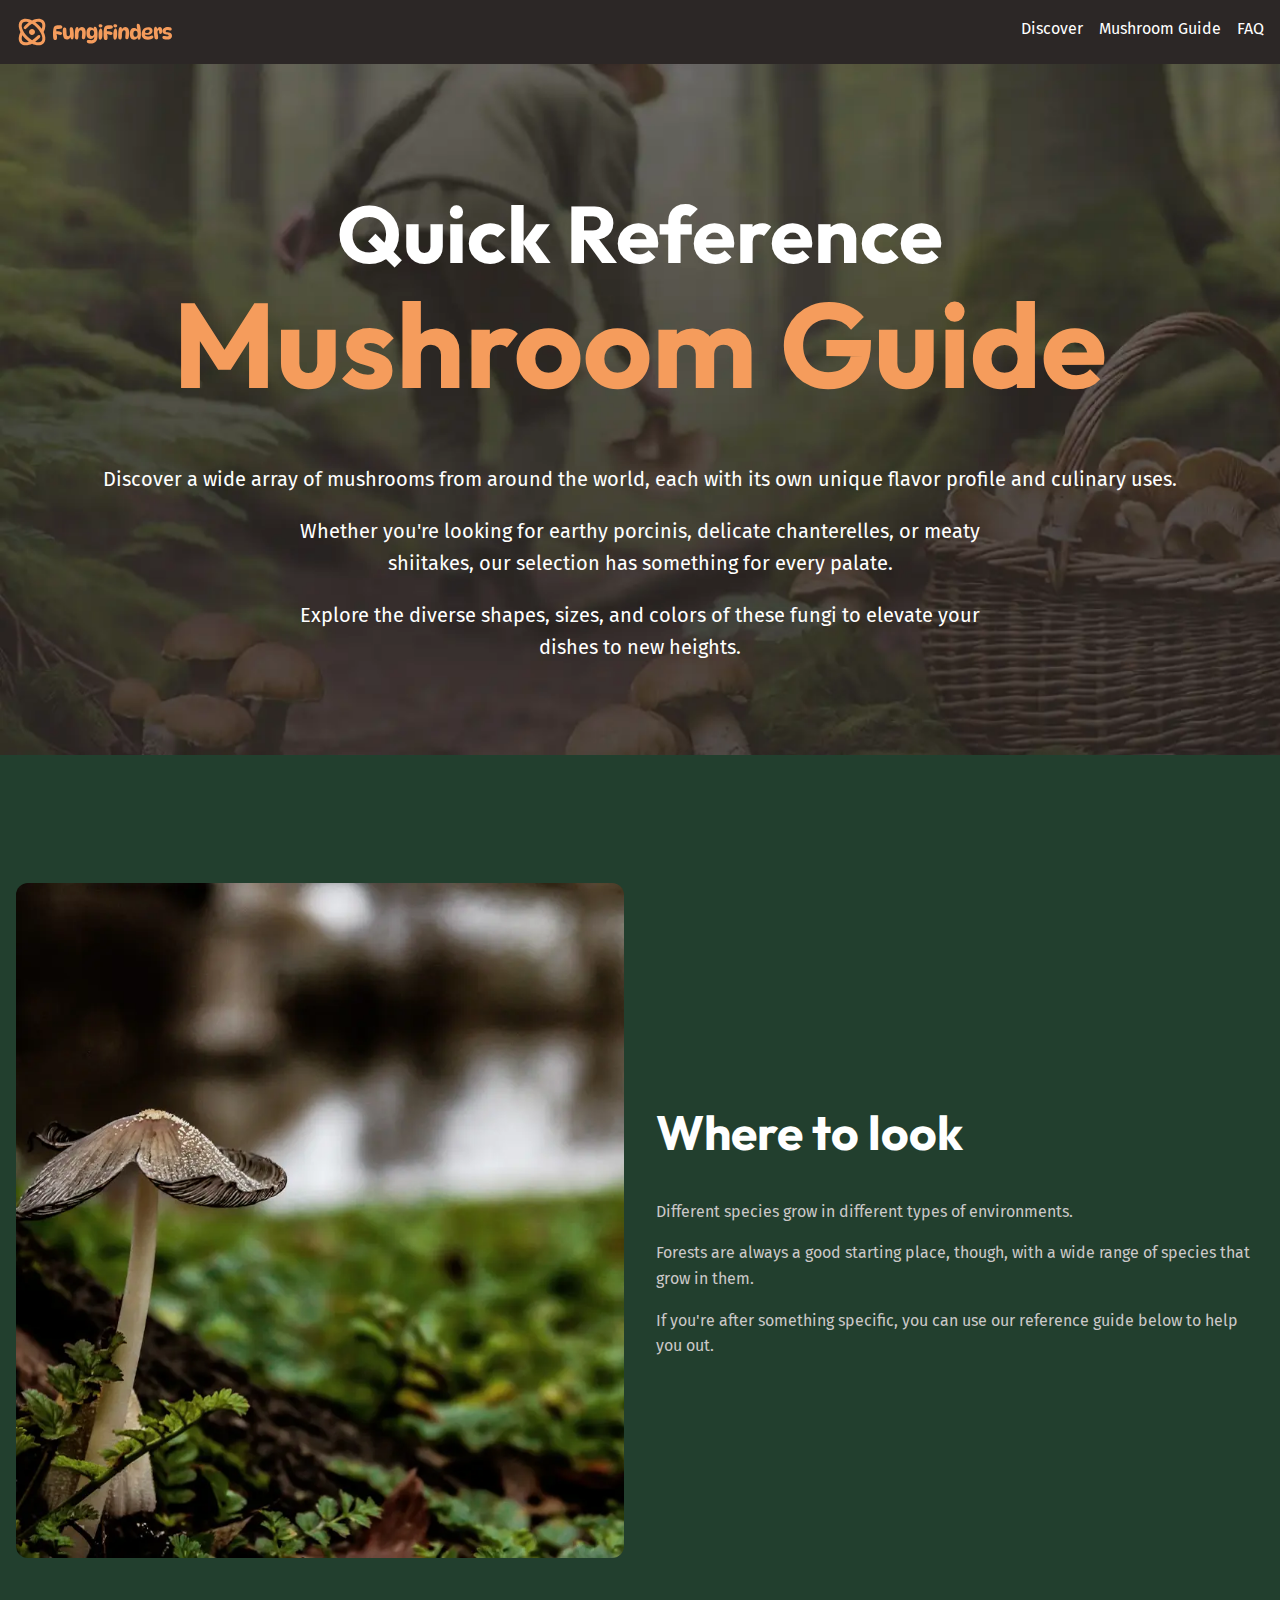
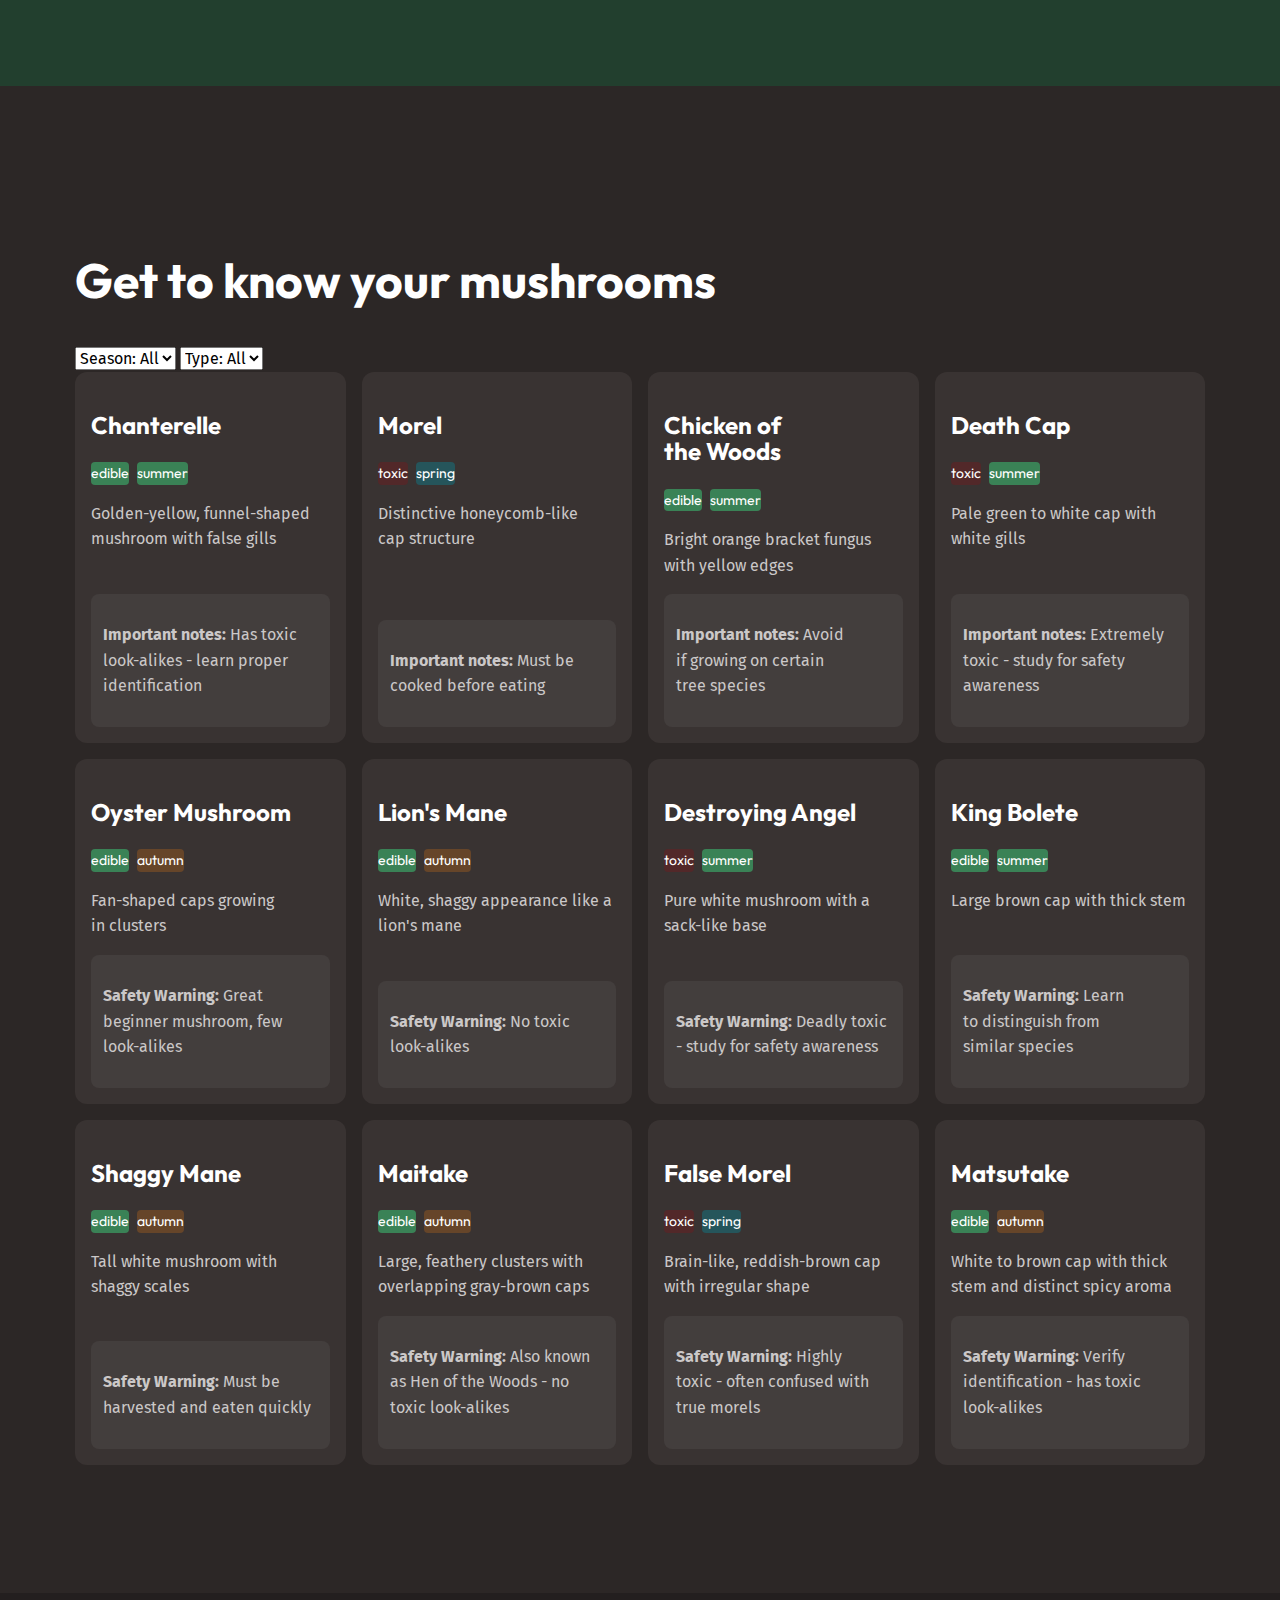
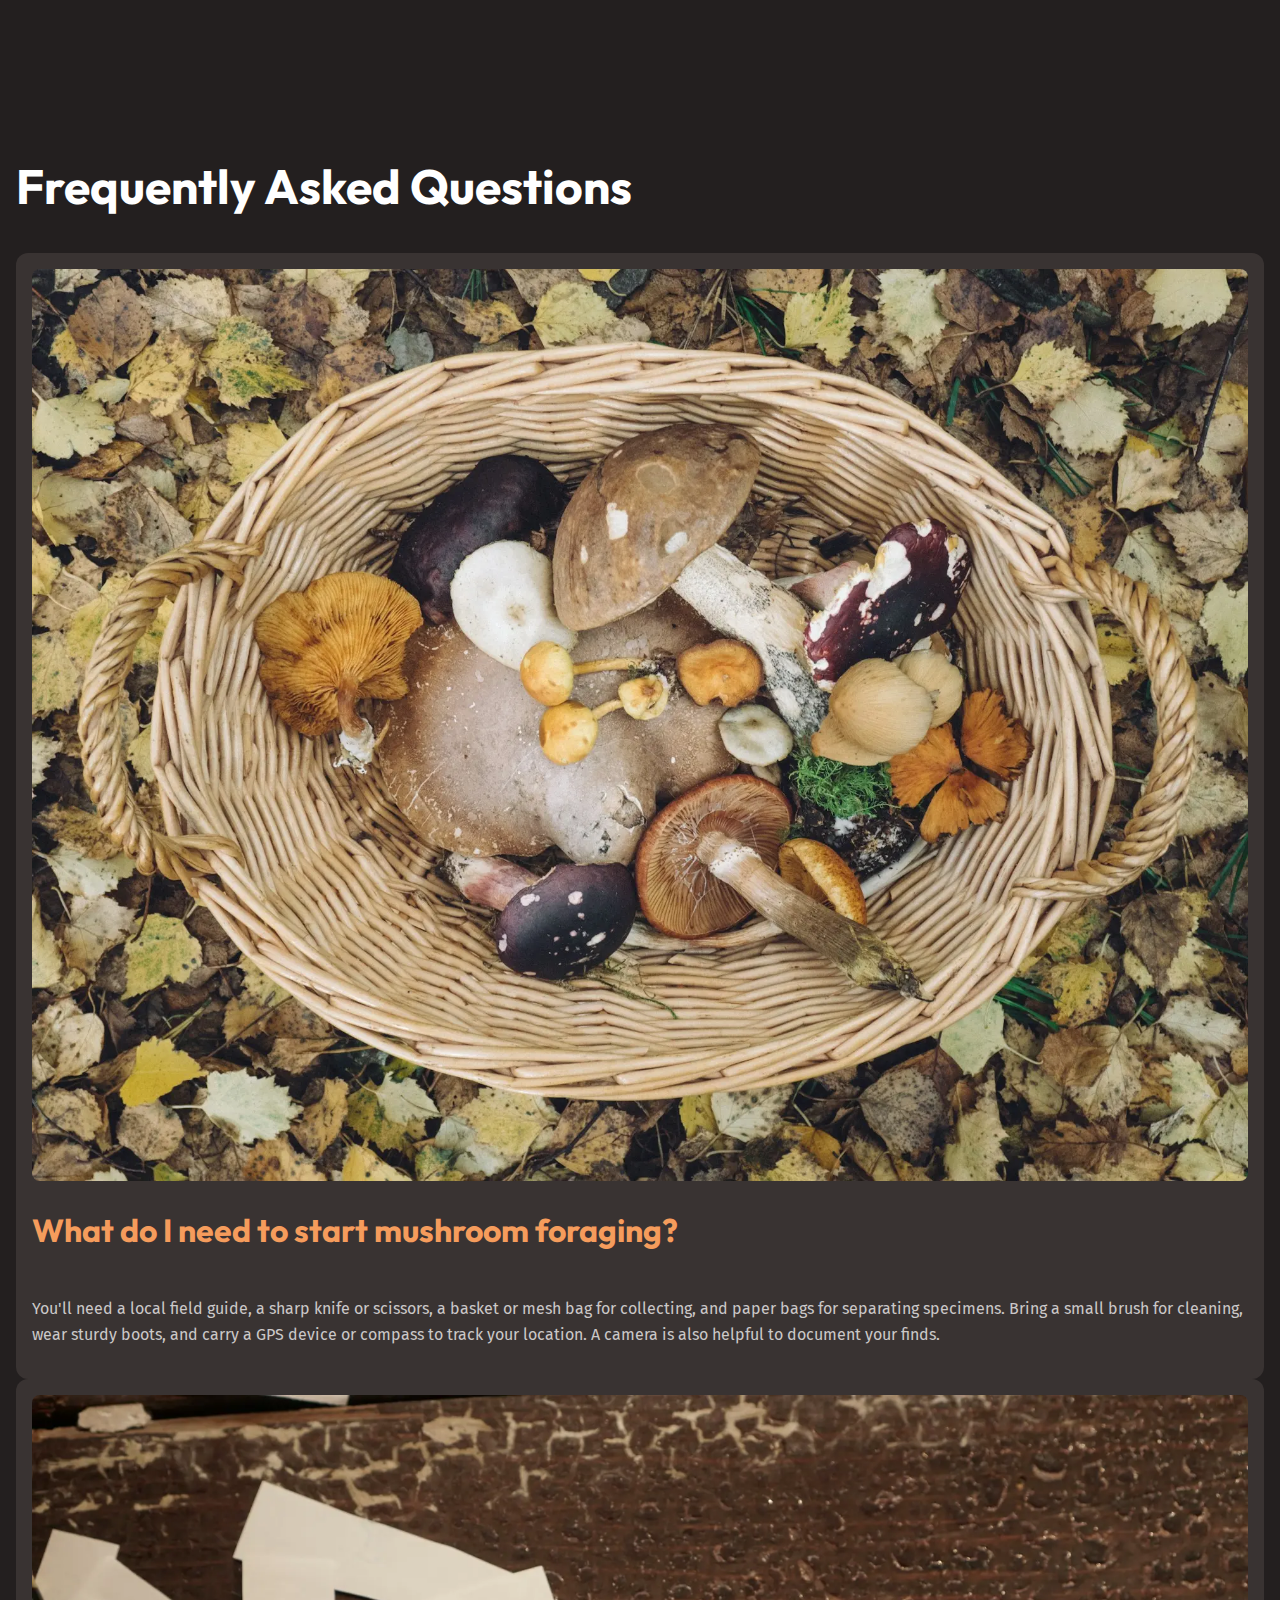
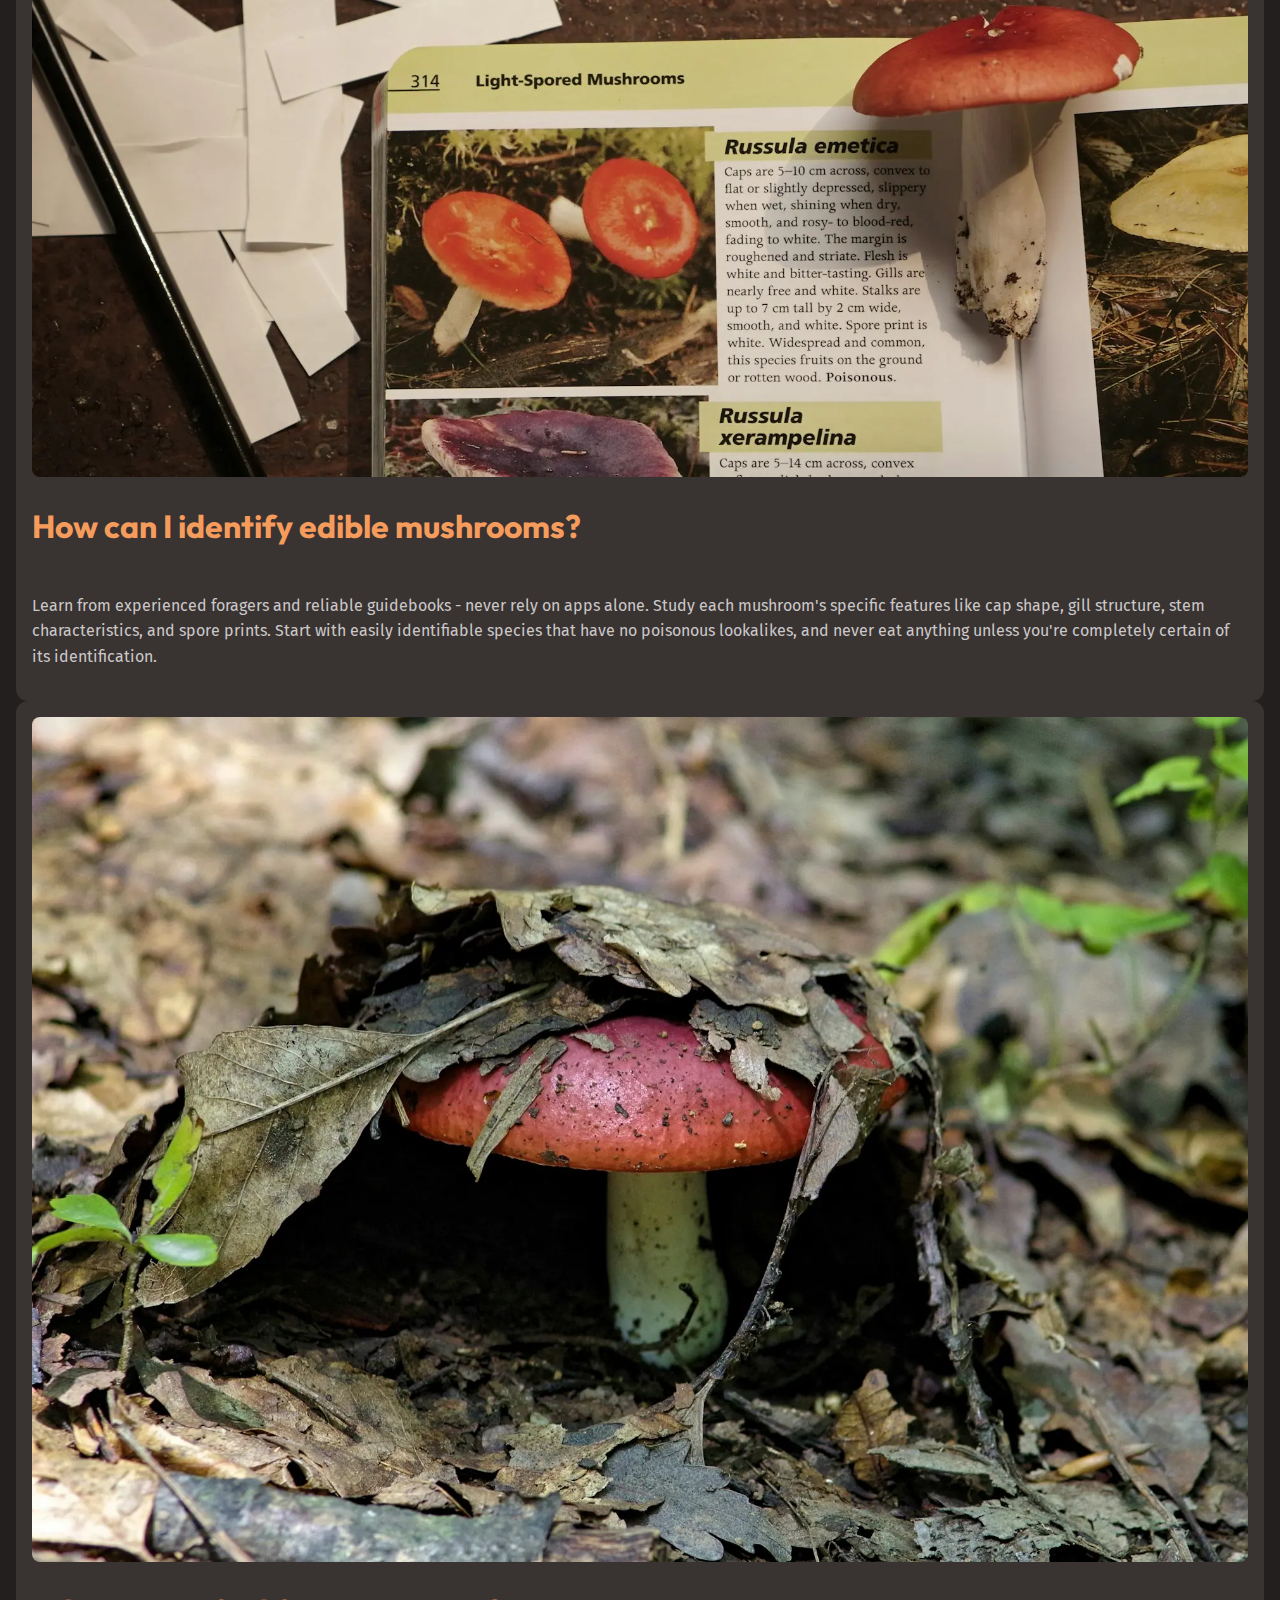
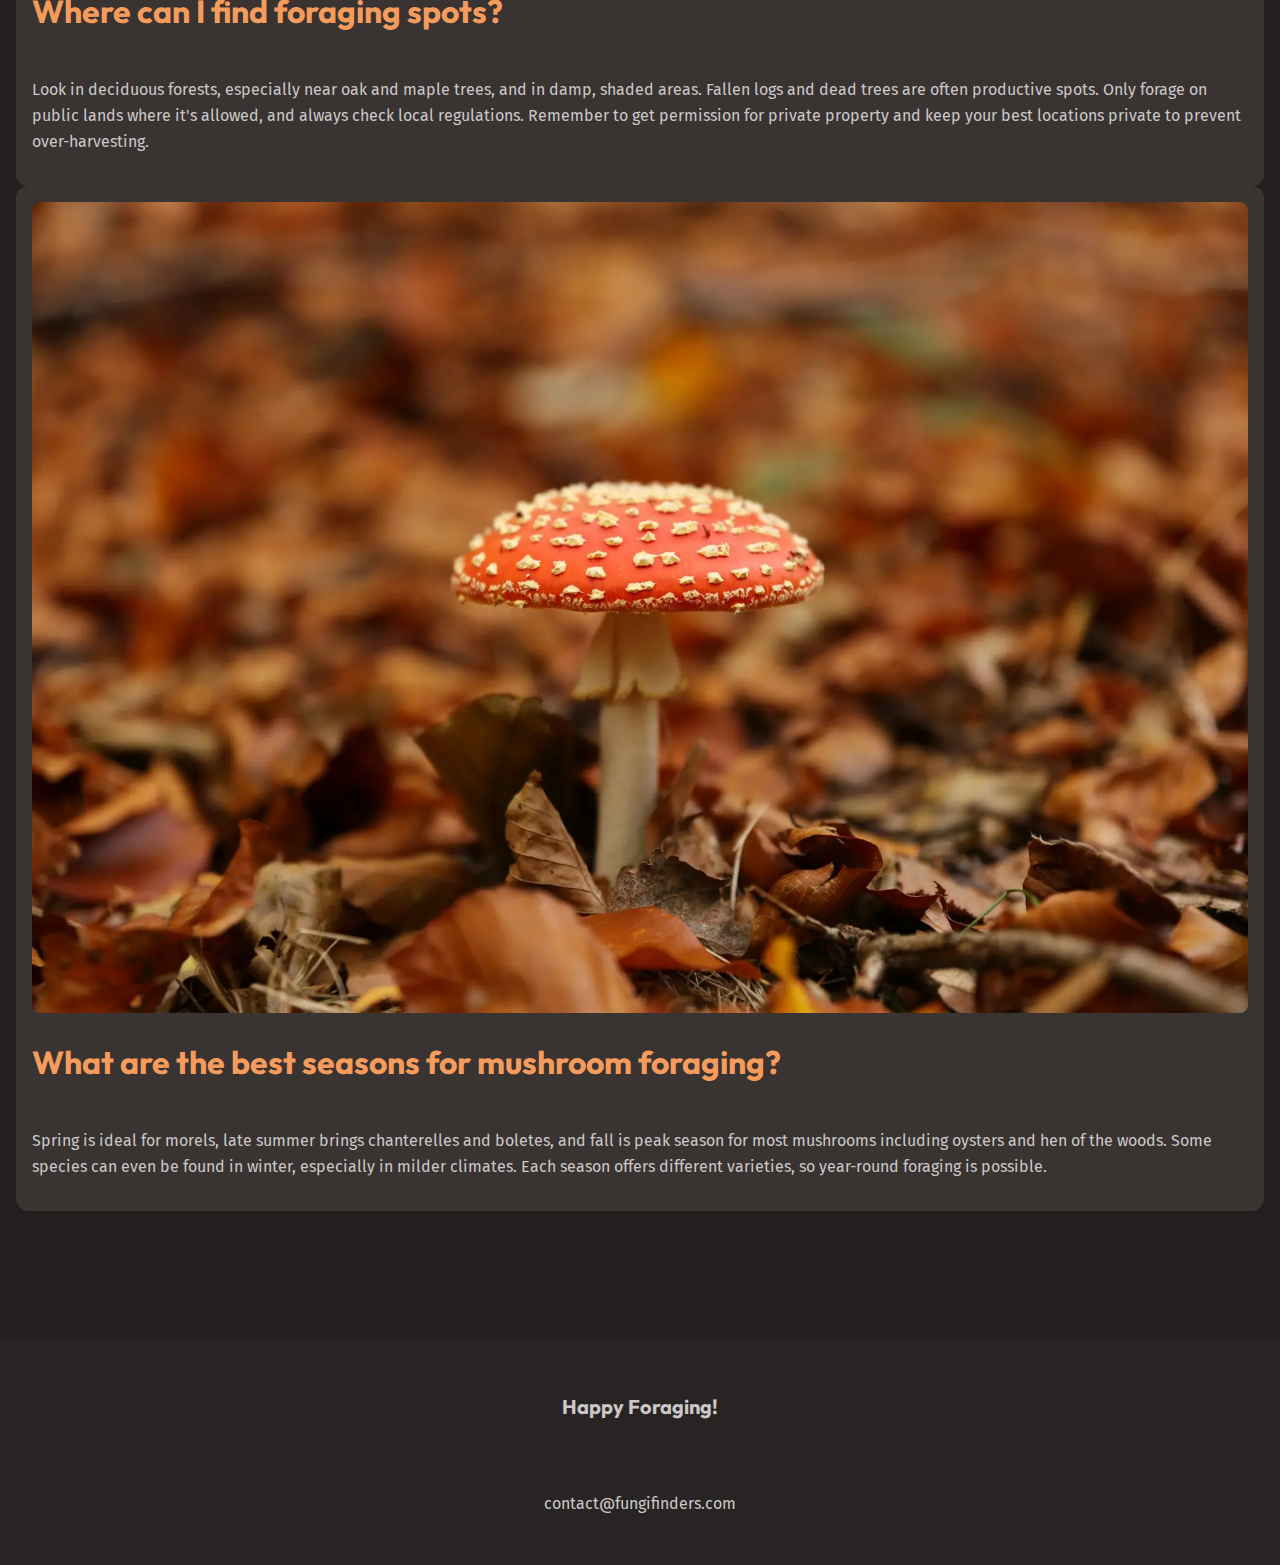
==== mushroom-guide.html @ 1438b036 "Added second page content" ====
<!DOCTYPE html>
<html lang="en">
<head>
    <meta charset="UTF-8">
    <meta name="viewport" content="width=device-width, initial-scale=1.0">
    <title>Fungi Finders</title>

    <link rel="stylesheet" href="style.css">
    <link rel="preconnect" href="https://fonts.googleapis.com" />
    <link rel="preconnect" href="https://fonts.gstatic.com" crossorigin />
    <link href="https://fonts.googleapis.com/css2?family=Fira+Sans:wght@400;700&family=Outfit:wght@100..900&display=swap" rel="stylesheet" />

    <script src="main.js" defer></script>
</head>
<body>
    <!-- Header & Nav -->
    <a href="#main" class="skip-to-main">Press Enter to skip to main content</a>
    <header class="site-header">
        <div class="wrapper" data-width="wide">
            <div class="site-header__inner">
                <a href="/"><img src="assets/fungi-finders.svg" alt="Fungi Finders Logo"></a>
                <button aria-controls="primary-nav" aria-expanded="false">
                    <span class="visually-hidden">Menu</span>
                    <img src="assets/hamburger.svg" alt="">
                </button>
                <nav id="primary-navigation" class="primary-nav">
                    <ul role="list">
                        <li><a href="/">Discover</a></li>
                        <li><a href="#">Mushroom Guide</a></li>
                        <li><a href="#">FAQ</a></li>
                    </ul>
                </nav>
            </div>
        </div>
    </header>

    <main id="main">
        <!-- Hero Section -->
        <section class="hero section" data-padding="compact">
            <div class="wrapper">
                <h1 class="hero__title">Quick Reference <span>Mushroom Guide</span></h1>
                <p>Discover a wide array of mushrooms from around the world, each with its own unique flavor profile and culinary uses.</p>
            </div>
            <div class="wrapper" data-width="narrow">
                <p>Whether you're looking for earthy porcinis, delicate chanterelles, or meaty shiitakes, our selection has something for every palate.</p>
                <p>Explore the diverse shapes, sizes, and colors of these fungi to elevate your dishes to new heights.</p>
            </div>
        </section>

        <!-- Equal columns w/ image -->
        <section class="section background-accent">
            <div class="wrapper equal-columns" data-width="wide" data-gap="large" data-vertical-alignment="centered">
                <div>
                    <img src="assets/where-to-look.webp" alt="An individual mushroom growing from the base of a tree trunk.">
                </div>
                <div>
                    <h2 class="section-title">Where to look</h2>
                    <p>Different species grow in different types of environments. </p>
                    <p>Forests are always a good starting place, though, with a wide range of species that grow in them.</p>
                    <p>If you're after something specific, you can use our reference guide below to help you out.</p>
                </div>
            </div>
        </section>

        <section class="section mushroom-guide">
            <div class="wrapper">
                <h2 class="section-title">Get to know your mushrooms</h2>
                <select name="" id="">
                    <option value="all">Season: All</option>
                    <option value="spring">Spring</option>
                    <option value="summer">Summer</option>
                    <option value="autumn">Autumn</option>
                </select>
                <select name="" id="">
                    <option value="all">Type: All</option>
                    <option value="edible">Edible</option>
                    <option value="toxic">Toxic</option>
                </select>
                <div class="grid-auto-fit">
                    <!-- 12 cards grid -->
                    <div class="card">
                        <h3 class="card__title">Chanterelle</h3>
                        <ul class="tag-list" role="list" aria-label="Mushroom Characteristics">
                            <li data-edible="edible"><span class="visually-hidden">This mushroomn is </span>edible</li>
                            <li data-season="summer"><span class="visually-hidden">The best season to harvest this mushroom is </span>summer</li>
                        </ul>
                        <p>Golden-yellow, funnel-shaped mushroom with false gills</p>
                        <div class="card__note">
                            <p><strong>Important notes: </strong>Has toxic look-alikes - learn proper identification</p>
                        </div>
                    </div>
                    <div class="card">
                        <h3 class="card__title">Morel</h3>
                        <ul class="tag-list" role="list" aria-label="Mushroom Characteristics">
                            <li data-edible="toxic"><span class="visually-hidden">This mushroomn is </span>toxic</li>
                            <li data-season="spring"><span class="visually-hidden">The best season to harvest this mushroom is </span>spring</li>
                        </ul>
                        <p>Distinctive honeycomb-like cap structure</p>
                        <div class="card__note">
                            <p><strong>Important notes: </strong>Must be cooked before eating</p>
                        </div>
                    </div>
                    <div class="card">
                        <h3 class="card__title">Chicken of the Woods</h3>
                        <ul class="tag-list" role="list" aria-label="Mushroom Characteristics">
                            <li data-edible="edible"><span class="visually-hidden">This mushroomn is </span>edible</li>
                            <li data-season="summer"><span class="visually-hidden">The best season to harvest this mushroom is </span>summer</li>
                        </ul>
                        <p>Bright orange bracket fungus with yellow edges</p>
                        <div class="card__note">
                            <p><strong>Important notes: </strong>Avoid if growing on certain tree species</p>
                        </div>
                    </div>
                    <div class="card">
                        <h3 class="card__title">Death Cap</h3>
                        <ul class="tag-list" role="list" aria-label="Mushroom Characteristics">
                            <li data-edible="toxic"><span class="visually-hidden">This mushroomn is </span>toxic</li>
                            <li data-season="summer"><span class="visually-hidden">The best season to harvest this mushroom is </span>summer</li>
                        </ul>
                        <p>Pale green to white cap with white gills</p>
                        <div class="card__note">
                            <p><strong>Important notes: </strong>Extremely toxic - study for safety awareness</p>
                        </div>
                    </div>
                    <div class="card">
                        <h3 class="card__title">Oyster Mushroom</h3>
                        <ul class="tag-list" role="list" aria-label="Mushroom Characteristics">
                            <li data-edible="edible"><span class="visually-hidden">This mushroomn is </span>edible</li>
                            <li data-season="autumn"><span class="visually-hidden">The best season to harvest this mushroom is </span>autumn</li>
                        </ul>
                        <p>Fan-shaped caps growing in clusters</p>
                        <div class="card__note">
                            <p><strong>Safety Warning: </strong>Great beginner mushroom, few look-alikes</p>
                        </div>
                    </div>
                    <div class="card">
                        <h3 class="card__title">Lion's Mane</h3>
                        <ul class="tag-list" role="list" aria-label="Mushroom Characteristics">
                            <li data-edible="edible"><span class="visually-hidden">This mushroomn is </span>edible</li>
                            <li data-season="autumn"><span class="visually-hidden">The best season to harvest this mushroom is </span>autumn</li>
                        </ul>
                        <p>White, shaggy appearance like a lion's mane</p>
                        <div class="card__note">
                            <p><strong>Safety Warning: </strong>No toxic look-alikes</p>
                        </div>
                    </div>
                    <div class="card">
                        <h3 class="card__title">Destroying Angel</h3>
                        <ul class="tag-list" role="list" aria-label="Mushroom Characteristics">
                            <li data-edible="toxic"><span class="visually-hidden">This mushroomn is </span>toxic</li>
                            <li data-season="summer"><span class="visually-hidden">The best season to harvest this mushroom is </span>summer</li>
                        </ul>
                        <p>Pure white mushroom with a sack-like base</p>
                        <div class="card__note">
                            <p><strong>Safety Warning: </strong>Deadly toxic - study for safety awareness</p>
                        </div>
                    </div>
                    <div class="card">
                        <h3 class="card__title">King Bolete</h3>
                        <ul class="tag-list" role="list" aria-label="Mushroom Characteristics">
                            <li data-edible="edible"><span class="visually-hidden">This mushroomn is </span>edible</li>
                            <li data-season="summer"><span class="visually-hidden">The best season to harvest this mushroom is </span>summer</li>
                        </ul>
                        <p>Large brown cap with thick stem</p>
                        <div class="card__note">
                            <p><strong>Safety Warning: </strong>Learn to distinguish from similar species</p>
                        </div>
                    </div>
                    <div class="card">
                        <h3 class="card__title">Shaggy Mane</h3>
                        <ul class="tag-list" role="list" aria-label="Mushroom Characteristics">
                            <li data-edible="edible"><span class="visually-hidden">This mushroomn is </span>edible</li>
                            <li data-season="autumn"><span class="visually-hidden">The best season to harvest this mushroom is </span>autumn</li>
                        </ul>
                        <p>Tall white mushroom with shaggy scales</p>
                        <div class="card__note">
                            <p><strong>Safety Warning: </strong>Must be harvested and eaten quickly</p>
                        </div>
                    </div>
                    <div class="card">
                        <h3 class="card__title">Maitake</h3>
                        <ul class="tag-list" role="list" aria-label="Mushroom Characteristics">
                            <li data-edible="edible"><span class="visually-hidden">This mushroomn is </span>edible</li>
                            <li data-season="autumn"><span class="visually-hidden">The best season to harvest this mushroom is </span>autumn</li>
                        </ul>
                        <p>Large, feathery clusters with overlapping gray-brown caps</p>
                        <div class="card__note">
                            <p><strong>Safety Warning: </strong>Also known as Hen of the Woods - no toxic look-alikes</p>
                        </div>
                    </div>
                    <div class="card">
                        <h3 class="card__title">False Morel</h3>
                        <ul class="tag-list" role="list" aria-label="Mushroom Characteristics">
                            <li data-edible="toxic"><span class="visually-hidden">This mushroomn is </span>toxic</li>
                            <li data-season="spring"><span class="visually-hidden">The best season to harvest this mushroom is </span>spring</li>
                        </ul>
                        <p>Brain-like, reddish-brown cap with irregular shape</p>
                        <div class="card__note">
                            <p><strong>Safety Warning: </strong>Highly toxic - often confused with true morels</p>
                        </div>
                    </div>
                    <div class="card">
                        <h3 class="card__title">Matsutake</h3>
                        <ul class="tag-list" role="list" aria-label="Mushroom Characteristics">
                            <li data-edible="edible"><span class="visually-hidden">This mushroomn is </span>edible</li>
                            <li data-season="autumn"><span class="visually-hidden">The best season to harvest this mushroom is </span>autumn</li>
                        </ul>
                        <p>White to brown cap with thick stem and distinct spicy aroma</p>
                        <div class="card__note">
                            <p><strong>Safety Warning: </strong>Verify identification - has toxic look-alikes</p>
                        </div>
                    </div>
                </div>
            </div>
        </section>

        <section class="background-extra-dark section">
            <div class="wrapper" data-width="wide">
                <h2 class="section-title">Frequently Asked Questions</h2>
                <div class="card">
                    <img src="assets/start-foraging.webp" alt="A brown straw basket containing a variety of mushrooms sitting on the ground covered in brown leaves.">
                    <h3 class="card__title">What do I need to start mushroom foraging?</h3>
                    <p>You'll need a local field guide, a sharp knife or scissors, a basket or mesh bag for collecting, and paper bags for separating specimens. Bring a small brush for cleaning, wear sturdy boots, and carry a GPS device or compass to track your location. A camera is also helpful to document your finds.</p>
                </div>
                <div class="card">
                    <img src="assets/identify-mushrooms.webp" alt="The top corner of a book that helps to identify mushrooms with a mushroom on it, sitting on a brown surface.">
                    <h3 class="card__title">How can I identify edible mushrooms?</h3>
                    <p>Learn from experienced foragers and reliable guidebooks - never rely on apps alone. Study each mushroom's specific features like cap shape, gill structure, stem characteristics, and spore prints. Start with easily identifiable species that have no poisonous lookalikes, and never eat anything unless you're completely certain of its identification.</p>
                </div>
                <div class="card">
                    <img src="assets/where-to-find.webp" alt="A mushroom with a white stem and reddish top growing upright under a thin pile of brown leaves, surrounded by more brown leaves on the ground.">
                    <h3 class="card__title">Where can I find foraging spots?</h3>
                    <p>Look in deciduous forests, especially near oak and maple trees, and in damp, shaded areas. Fallen logs and dead trees are often productive spots. Only forage on public lands where it's allowed, and always check local regulations. Remember to get permission for private property and keep your best locations private to prevent over-harvesting.</p>
                </div>
                <div class="card">
                    <img src="assets/best-seasons.webp" alt="A close up shot with a single mushroom with a white step, red top with white spots growing from the ground surrounded by an abundance of orange leaves.">
                    <h3 class="card__title">What are the best seasons for mushroom foraging?</h3>
                    <p>Spring is ideal for morels, late summer brings chanterelles and boletes, and fall is peak season for most mushrooms including oysters and hen of the woods. Some species can even be found in winter, especially in milder climates. Each season offers different varieties, so year-round foraging is possible.</p>
                </div>
            </div>
        </section>
    </main>

    <footer class="site-footer">
        <p class="site-footer__title">Happy Foraging!</p>
        <p>contact@fungifinders.com</p>
    </footer>

</body>
</html>

<!-- https://www.figma.com/design/XV3mC19r1ih4SymTnKQu4f/FungiFinders -->
---- style.css ----
@layer reset {
    *,
    *::before,
    *::after {
        box-sizing: border-box;
    }

    html {
        -moz-text-size-adjust: none;
        -webkit-text-size-adjust: none;
        text-size-adjust: none;
    }

    *:not(h1, h2, h3, p) {
        margin: 0;
        padding: 0;
    }

    [role="list"] {
        list-style: none;
        margin: 0;
        padding: 0;
    }

    body {
        min-block-size: 100vh;
        line-height: 1.6;
    }

    h1,
    h2,
    h3,
    button,
    input,
    label {
        line-height: 1.1;
    }

    h1,
    h2,
    h3,
    h4 {
        text-wrap: balance;
    }

    p,
    li {
        text-wrap: pretty;
    }

    img, 
    picture {
        max-inline-size: 100%;
        display: block;
    }

    input,
    button,
    textarea,
    select {
        font: inherit;
    }
}

@layer base {
    :root {
        --clr-white: hsl(0, 0%, 100%);
        --clr-gray-100: hsl(0, 2%, 79%);
        --clr-brand-400: hsl(25, 88%, 75%);
        --clr-brand-500: hsl(25, 88%, 66%);
        --clr-green-400: hsl(143, 19%, 49%);
        --clr-green-500: hsl(143, 38%, 37%);
        --clr-green-600: hsl(145, 29%, 19%);
        --clr-brown-500: hsl(10, 5%, 25%);
        --clr-brown-600: hsl(9, 7%, 21%);
        --clr-brown-700: hsl(9, 8%, 16%);
        --clr-brown-800: hsl(0, 6%, 15%);
        --clr-brown-900: hsl(0, 6%, 13%);

        --clr-orange-500: hsl(28, 43%, 28%);
        --clr-red-500: hsl(359, 34%, 24%);
        --clr-teal-500: hsl(186, 42%, 25%);

        --ff-body: "Fira Sans", sans-serif;
        --ff-heading: "Outfit", sans-serif;

        --fs-300: 0.875rem;
        --fs-400: 1rem;
        --fs-500: 1.125rem;
        --fs-600: 1.25rem;
        --fs-700: 1.5rem;
        --fs-800: 2rem;
        --fs-900: 3.75rem;
        --fs-1000: 3.75rem;

        @media (width > 760px) {
            --fs-300: 0.875rem;
            --fs-400: 1rem;
            --fs-500: 1.25rem;
            --fs-600: 1.5rem;
            --fs-700: 2rem;
            --fs-800: 3rem;
            --fs-900: 5rem;
            --fs-1000: 7.5rem;
        }
    }

    /* Fix syntax highlighting */
    :root {
        --text-main: var(--clr-gray-100);
        --text-high-contrast: var(--clr-white);
        --text-brand: var(--clr-brand-500);
        --text-brand-light: var(--clr-brand-400);

        --background-accent-light: var(--clr-green-400);
        --background-accent-main: var(--clr-green-500);
        --background-accent-dark: var(--clr-green-600);

        --background-extra-light: var(--clr-brown-500);
        --background-light: var(--clr-brown-600);
        --background-main: var(--clr-brown-700);
        --background-dark: var(--clr-brown-800);
        --background-extra-dark: var(--clr-brown-900);

        --font-size-heading-sm: var(--fs-700);
        --font-size-heading-regular: var(--fs-800);
        --font-size-heading-lg: var(--fs-900);
        --font-size-heading-xl: var(--fs-1000);

        --font-size-sm: var(--fs-300);
        --font-size-regular: var(--fs-400);
        --font-size-md: var(--fs-500);
        --font-size-lg: var(--fs-600);

        --border-radius-1: 0.25rem;
        --border-radius-2: 0.5rem;
        --border-radius-3: 0.75rem;
    }

    html {
        font-family: var(--ff-body);
        line-height: 1.6;
    }

    body {
        font-size: var(--font-size-regular);
        color: var(--text-main);
        background-color: var(--background-main);
    }

    h1,
    h2,
    h3,
    h4 {
        font-family: var(--ff-heading);
        color: var(--text-high-contrast);
    }

    h1 {
        font-size: var(--font-size-heading-lg);
    }

    a {
        color: var(--text-high-contrast);
    }

    a:hover,
    a:focus-visible {
        color: var(--text-brand-light);
    }

    img {
        border-radius: var(--border-radius-3);
    }
}

@layer layout {
    .grid-auto-fit {
        --auto-fit-min-col-size: 250px;
        display: grid;
        gap: 1rem;
        grid-template-columns: repeat(auto-fit, minmax(min(var(--auto-fit-min-col-size), 100%), 1fr));
    }

    .equal-columns {
        display: grid;
        gap: var(--equal-columns-gap, 1rem);
        align-items: var(--column-layout-alignment, start);

        &[data-gap="large"] {
            gap: 2rem;
        }

        &[data-vertical-alignment="centered"] {
            --column-layout-alignment: center;
        }

        &[data-vertical-alignment="bottom"] {
            --column-layout-alignment: end;
        }

        @media (width > 760px) {
            grid-auto-flow: column;
            grid-auto-columns: 1fr;
        }
    }
    
    .section {
        padding-block: 3.75rem;

        @media (width > 760px) {
            padding-block: 8rem;

            &[data-padding="compact"] {
                padding-block: 4.5rem;
            }
        }
    }

    .wrapper {
        --wrapper-max-width: 1130px;
        --wrapper-padding: 1rem;

        max-width: var(--wrapper-max-width);
        margin-inline: auto;
        padding-inline: var(--wrapper-padding);
        box-sizing: content-box;
    }

    .wrapper[data-width="narrow"] {
        --wrapper-max-width: 720px;
    }

    .wrapper[data-width="wide"] {
        --wrapper-max-width: 1330px;
    }
}

@layer components {
    .skip-to-main:not(:focus) {
        clip: rect(0 0 0 0);
        clip-path: inset(50%);
        height: 1px;
        overflow: hidden;
        position: absolute;
        white-space: nowrap;
        width: 1px;

        position: absolute;
    }

    .skip-to-main {
        position: absolute;
        background-color: var(--background-accent-dark);
        margin: 1rem;
        padding: 1rem;
        border-radius: var(--border-radius-2);
        text-decoration: none;
        color: var(--text-high-contrast);
    }

    .site-header {
        padding-block: 1rem;
    }

    .site-header__inner {
        display: flex;
        flex-wrap: wrap;
        gap: 0.5rem 1rem;
        justify-content: space-between;
    }

    [aria-controls="primary-nav"] {
        z-index: 100;
        cursor: pointer;
        background: transparent;
        border: 0;

        img {
            border-radius: 0;
        }
    }

    [aria-controls="primary-nav"] {
        display: none;
    }

    .primary-nav {
        ul {
            display: flex;
            flex-wrap: wrap;
            gap: 0.5rem 1rem;
        }

        a {
            text-decoration: none;
        }

        @media (width < 760px) {
            display: none;
            position: absolute;
            z-index: 10;
            top: 0;
            right: 0;
            font-size: var(--font-size-lg);
            font-weight: 700;
            font-family: var(--ff-heading);
            background-color: var(--background-accent-main);
            padding: 2rem;
            border-bottom-left-radius: var(--border-radius-3);

            ul {
                flex-direction: column;
                gap: 0;
            }

            li + li {
                margin-block-start: 1.5rem;
                padding-block-start: 1.5rem;
                border-top: 2px solid var(--background-accent-light);
            }
        }
    }

    @media (width < 760px) {
        [aria-controls="primary-nav"] {
            display: block;
        }

        [aria-expanded="true"] ~ .primary-nav {
            display: block;
        }
    }

    .site-footer {
        text-align: center;
        background-color: var(--background-dark);
        padding-block: 2rem;
        display: grid;
        gap: 2rem;

        a {
            color: var(--text-main);
        }

        a:hover,
        a:focus-visible {
            color: var(--text-brand-light);
        }
    }

    .site-footer__title {
        font-size: var(--font-size-md);
        font-family: var(--ff-heading);
        font-weight: 700;
    }

    .hero {
        text-align: center;
        background-image: url(assets/hero.webp);
        background-size: cover;
        font-size: var(--font-size-md);
        color: var(--text-high-contrast);
    }

    .hero__title {
        font-size: var(--font-size-heading-lg);

        > span {
            display: block;
            font-size: var(--font-size-heading-xl);
            color: var(--text-brand);
        }
    }

    .mushroom-guide {
        --card-title-font-size: var(--font-size-lg);
        --card-title-color: var(--text-high-contrast);
    }

    .card {
        display: flex;
        flex-direction: column;
        padding: 1rem;
        background-color: var(--background-light);
        border-radius: var(--border-radius-3);

        img {
            border-radius: var(--border-radius-2);
        }
    }

    .card__title {
        color: var(--card-title-color, var(--text-brand));
        font-size: var(--card-title-font-size, var(--font-size-heading-sm));
    }

    .card__note {
        margin-block-start: auto;
        background-color: var(--background-extra-light);
        padding: 0.75rem;
        border-radius: var(--border-radius-2);
    }

    .tag-list {
        display: flex;
        gap: 0.5rem;
        flex-wrap: wrap;

        li {
            font-family: var(--ff-heading);
            font-size: var(--font-size-sm);
            color: var(--text-high-contrast);
            padding: 0rem, 0.25rem;
            background-color: var(--tag-bg);
            border-radius: var(--border-radius-1);
        }

        [data-edible="edible"] {
            --tag-bg: var(--background-accent-main);
        }
        [data-edible="toxic"] {
            --tag-bg: var(--clr-red-500);
        }

        [data-season="summer"] {
            --tag-bg: var(--background-accent-main);
        }
        [data-season="spring"] {
            --tag-bg: var(--clr-teal-500);
        }
        [data-season="autumn"] {
            --tag-bg: var(--clr-orange-500);
        }
    }

    .button {
        display: inline-flex;
        cursor: pointer;
        font-family: var(--ff-heading);
        font-weight: 700;
        font-size: var(--font-size-md);
        text-decoration: none;
        background-color: var(--background-accent-main);
        padding: 0.5rem 1rem;
        border-radius: var(--border-radius-1);
    }

    .button:hover,
    .button:focus-visible {
        background-color: var(--background-accent-light);
        color: var(--text-high-contrast);
    }
}

@layer utilities {
    .visually-hidden {
      clip: rect(0 0 0 0);
      clip-path: inset(50%);
      height: 1px;
      overflow: hidden;
      position: absolute;
      white-space: nowrap;
      width: 1px;
    }

    .text-center {
        text-align: center;
    }
    .text-brand {
        color: var(--text-brand);
    }
    .text-high-contrast {
        color: var(--text-high-contrast);
    }
    .section-title {
        font-size: var(--font-size-heading-regular);
    }
    .background-base {
        background-color: var(--background-base);
    }
    .background-light {
        background-color: var(--background-light);
    }
    .background-extra-light {
        background-color: var(--background-extra-light);
    }
    .background-dark {
        background-color: var(--background-dark);
    }
    .background-extra-dark {
        background-color: var(--background-extra-dark);
    }
    .background-accent {
        background-color: var(--background-accent-dark);
    }
    .font-size-sm {
        font-size: var(--font-size-sm);
    }
    .font-size-regular {
        font-size: var(--font-size-regular);
    }
    .font-size-md {
        font-size: var(--font-size-md);
    }
    .font-size-lg {
        font-size: var(--font-size-lg);
    }
  }
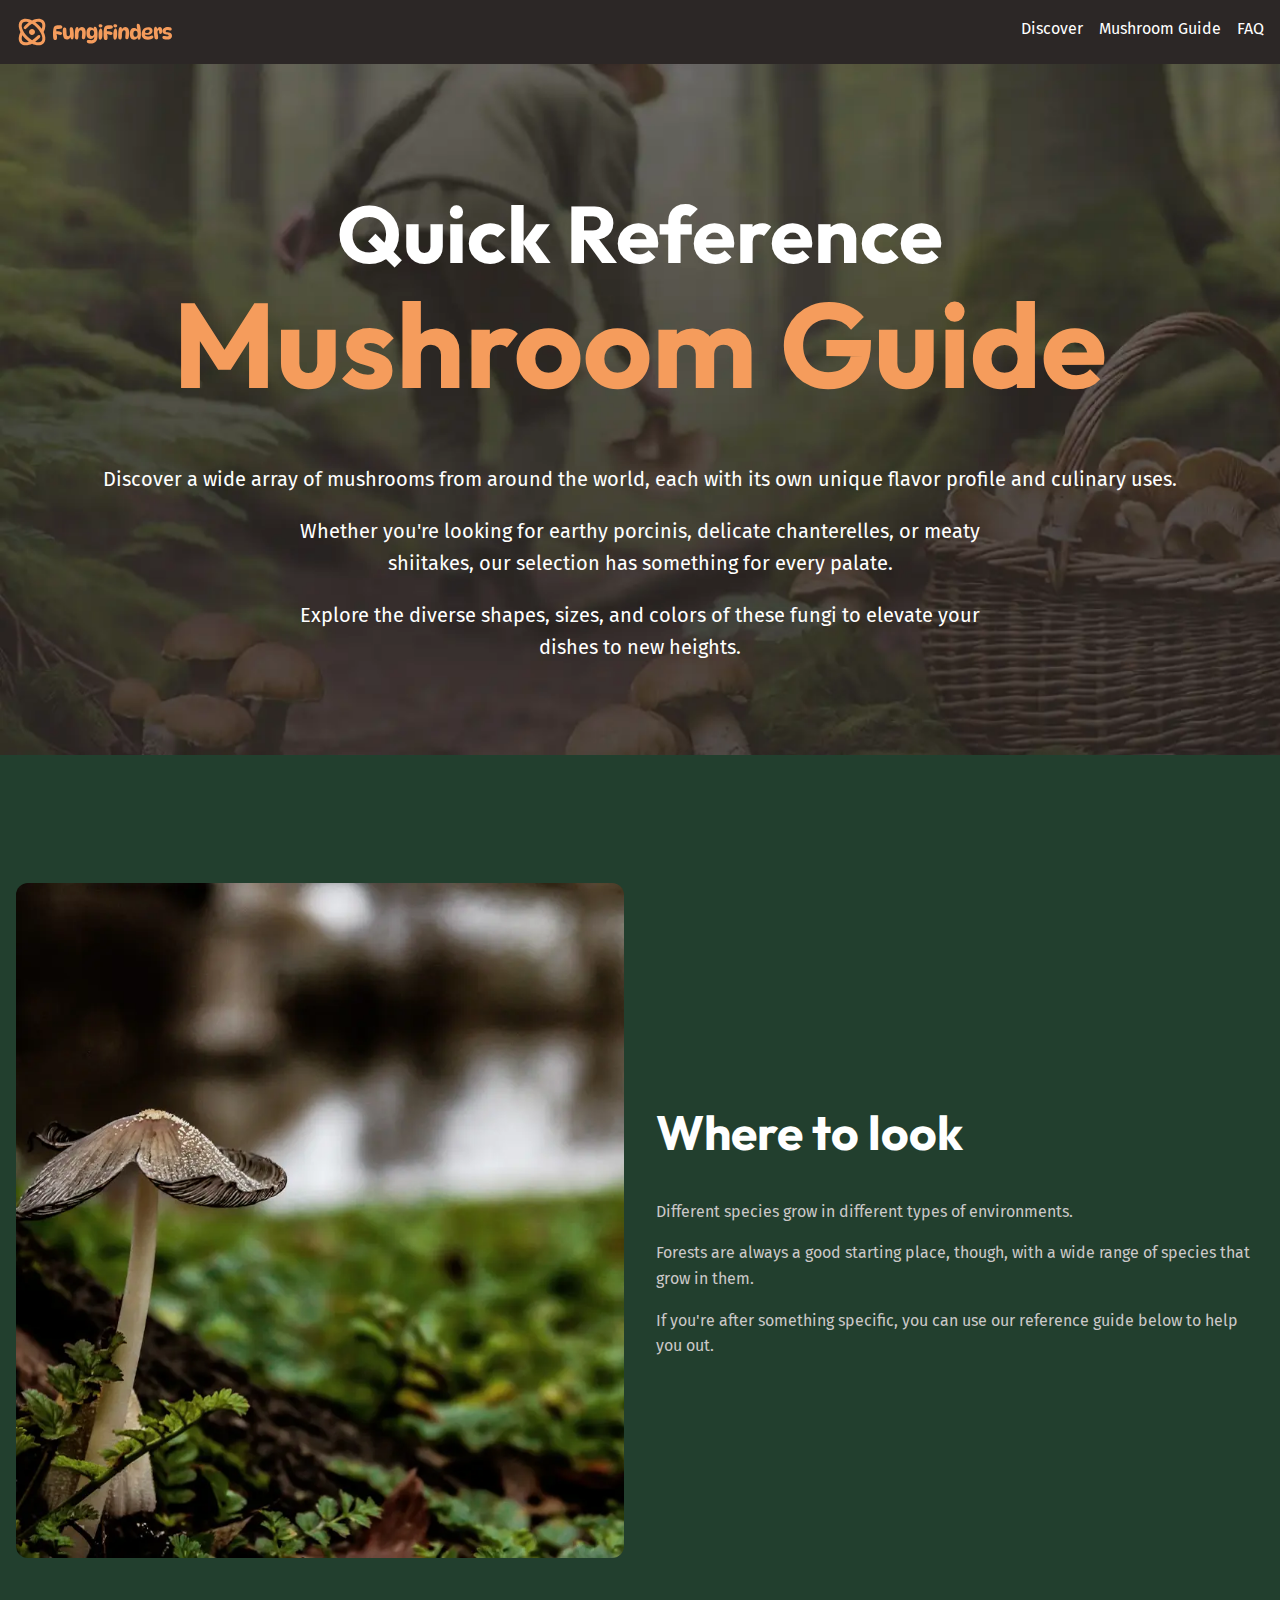
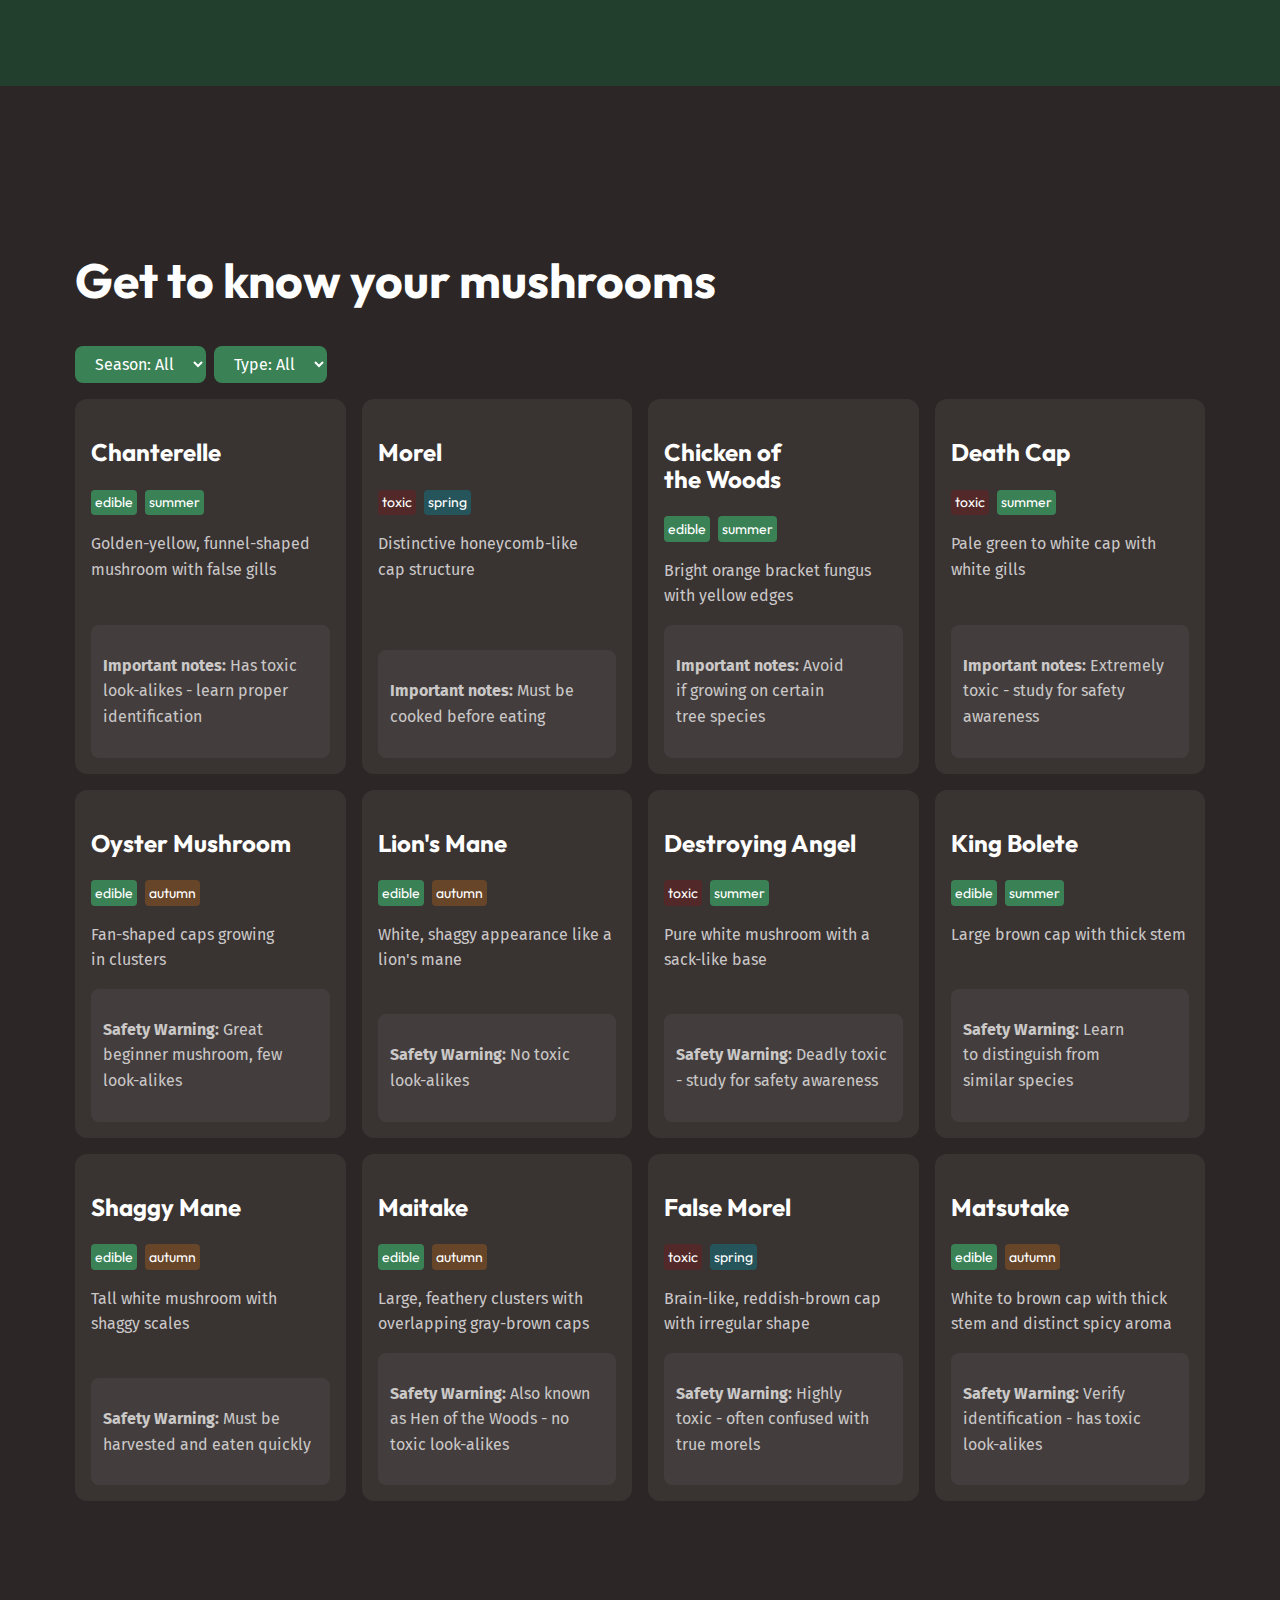
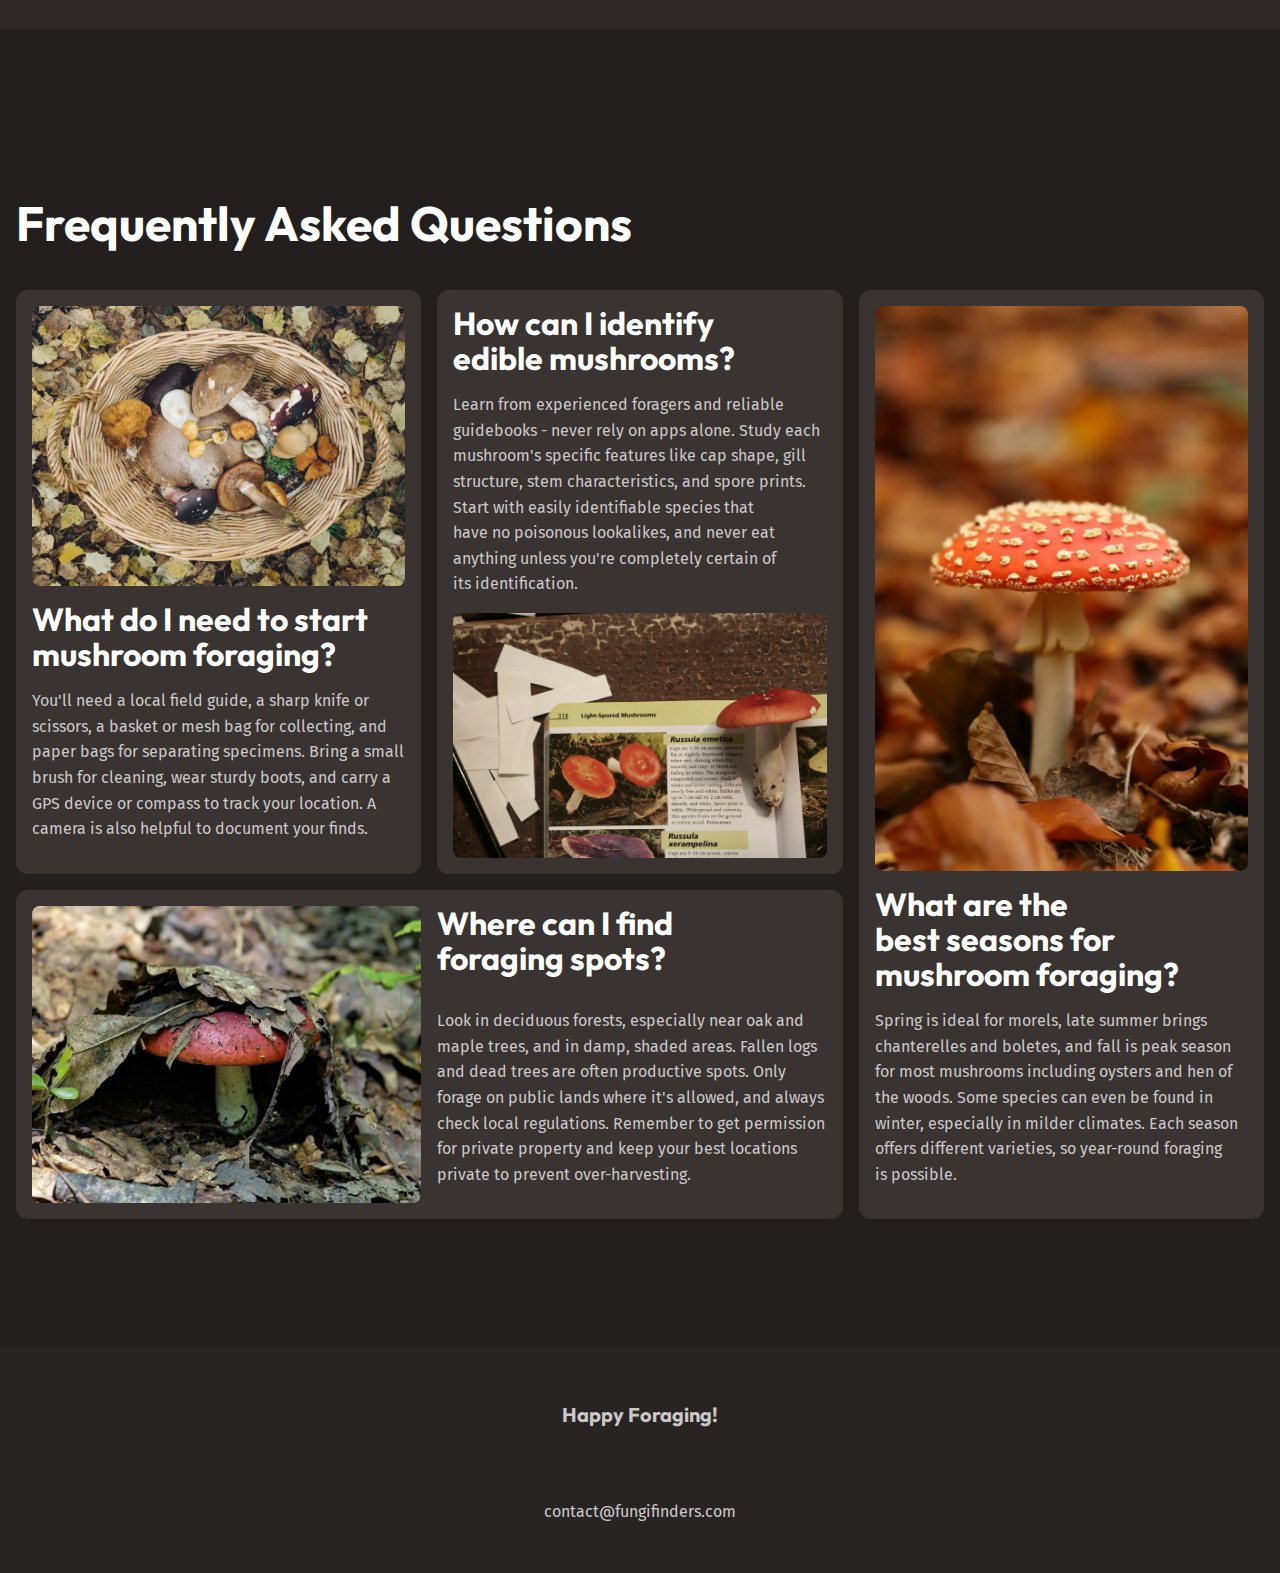
==== commit 42f4be8e: "Added filtering to mushroom cards" ====
--- a/mushroom-guide.html
+++ b/mushroom-guide.html
@@ -18,16 +18,16 @@
     <header class="site-header">
         <div class="wrapper" data-width="wide">
             <div class="site-header__inner">
-                <a href="/"><img src="assets/fungi-finders.svg" alt="Fungi Finders Logo"></a>
+                <a href="index.html"><img src="assets/fungi-finders.svg" alt="Fungi Finders Logo"></a>
                 <button aria-controls="primary-nav" aria-expanded="false">
                     <span class="visually-hidden">Menu</span>
                     <img src="assets/hamburger.svg" alt="">
                 </button>
                 <nav id="primary-navigation" class="primary-nav">
                     <ul role="list">
-                        <li><a href="/">Discover</a></li>
-                        <li><a href="#">Mushroom Guide</a></li>
-                        <li><a href="#">FAQ</a></li>
+                        <li><a href="index.html">Discover</a></li>
+                        <li><a href="mushroom-guide.html">Mushroom Guide</a></li>
+                        <li><a href="mushroom-guide.html#faq">FAQ</a></li>
                     </ul>
                 </nav>
             </div>
@@ -62,21 +62,24 @@
             </div>
         </section>
 
-        <section class="section mushroom-guide">
+        <!-- Mushroom Guide -->
+        <section id="faq" class="section mushroom-guide">
             <div class="wrapper">
                 <h2 class="section-title">Get to know your mushrooms</h2>
-                <select name="" id="">
-                    <option value="all">Season: All</option>
-                    <option value="spring">Spring</option>
-                    <option value="summer">Summer</option>
-                    <option value="autumn">Autumn</option>
-                </select>
-                <select name="" id="">
-                    <option value="all">Type: All</option>
-                    <option value="edible">Edible</option>
-                    <option value="toxic">Toxic</option>
-                </select>
-                <div class="grid-auto-fit">
+                <div class="flex-group">
+                    <select name="season" id="season">
+                        <option value="all">Season: All</option>
+                        <option value="spring">Spring</option>
+                        <option value="summer">Summer</option>
+                        <option value="autumn">Autumn</option>
+                    </select>
+                    <select name="edible" id="edible">
+                        <option value="all">Type: All</option>
+                        <option value="edible">Edible</option>
+                        <option value="toxic">Toxic</option>
+                    </select>
+                </div>
+                <div class="grid-auto-fill">
                     <!-- 12 cards grid -->
                     <div class="card">
                         <h3 class="card__title">Chanterelle</h3>
@@ -210,32 +213,36 @@
                             <p><strong>Safety Warning: </strong>Verify identification - has toxic look-alikes</p>
                         </div>
                     </div>
-                </div>
-            </div>
-        </section>
-
+                    <div class="no-matches" hidden>No matches for this filter.</div>
+                </div>
+            </div>
+        </section>
+
+        <!-- Bento grid -->
         <section class="background-extra-dark section">
             <div class="wrapper" data-width="wide">
                 <h2 class="section-title">Frequently Asked Questions</h2>
-                <div class="card">
-                    <img src="assets/start-foraging.webp" alt="A brown straw basket containing a variety of mushrooms sitting on the ground covered in brown leaves.">
-                    <h3 class="card__title">What do I need to start mushroom foraging?</h3>
-                    <p>You'll need a local field guide, a sharp knife or scissors, a basket or mesh bag for collecting, and paper bags for separating specimens. Bring a small brush for cleaning, wear sturdy boots, and carry a GPS device or compass to track your location. A camera is also helpful to document your finds.</p>
-                </div>
-                <div class="card">
-                    <img src="assets/identify-mushrooms.webp" alt="The top corner of a book that helps to identify mushrooms with a mushroom on it, sitting on a brown surface.">
-                    <h3 class="card__title">How can I identify edible mushrooms?</h3>
-                    <p>Learn from experienced foragers and reliable guidebooks - never rely on apps alone. Study each mushroom's specific features like cap shape, gill structure, stem characteristics, and spore prints. Start with easily identifiable species that have no poisonous lookalikes, and never eat anything unless you're completely certain of its identification.</p>
-                </div>
-                <div class="card">
-                    <img src="assets/where-to-find.webp" alt="A mushroom with a white stem and reddish top growing upright under a thin pile of brown leaves, surrounded by more brown leaves on the ground.">
-                    <h3 class="card__title">Where can I find foraging spots?</h3>
-                    <p>Look in deciduous forests, especially near oak and maple trees, and in damp, shaded areas. Fallen logs and dead trees are often productive spots. Only forage on public lands where it's allowed, and always check local regulations. Remember to get permission for private property and keep your best locations private to prevent over-harvesting.</p>
-                </div>
-                <div class="card">
-                    <img src="assets/best-seasons.webp" alt="A close up shot with a single mushroom with a white step, red top with white spots growing from the ground surrounded by an abundance of orange leaves.">
-                    <h3 class="card__title">What are the best seasons for mushroom foraging?</h3>
-                    <p>Spring is ideal for morels, late summer brings chanterelles and boletes, and fall is peak season for most mushrooms including oysters and hen of the woods. Some species can even be found in winter, especially in milder climates. Each season offers different varieties, so year-round foraging is possible.</p>
+                <div class="faq-bento">
+                    <div class="card">
+                        <img src="assets/start-foraging.webp" alt="A brown straw basket containing a variety of mushrooms sitting on the ground covered in brown leaves.">
+                        <h3 class="card__title">What do I need to start mushroom foraging?</h3>
+                        <p>You'll need a local field guide, a sharp knife or scissors, a basket or mesh bag for collecting, and paper bags for separating specimens. Bring a small brush for cleaning, wear sturdy boots, and carry a GPS device or compass to track your location. A camera is also helpful to document your finds.</p>
+                    </div>
+                    <div class="card">
+                        <img src="assets/identify-mushrooms.webp" alt="The top corner of a book that helps to identify mushrooms with a mushroom on it, sitting on a brown surface.">
+                        <h3 class="card__title">How can I identify edible mushrooms?</h3>
+                        <p>Learn from experienced foragers and reliable guidebooks - never rely on apps alone. Study each mushroom's specific features like cap shape, gill structure, stem characteristics, and spore prints. Start with easily identifiable species that have no poisonous lookalikes, and never eat anything unless you're completely certain of its identification.</p>
+                    </div>
+                    <div class="card">
+                        <img src="assets/where-to-find.webp" alt="A mushroom with a white stem and reddish top growing upright under a thin pile of brown leaves, surrounded by more brown leaves on the ground.">
+                        <h3 class="card__title">Where can I find foraging spots?</h3>
+                        <p>Look in deciduous forests, especially near oak and maple trees, and in damp, shaded areas. Fallen logs and dead trees are often productive spots. Only forage on public lands where it's allowed, and always check local regulations. Remember to get permission for private property and keep your best locations private to prevent over-harvesting.</p>
+                    </div>
+                    <div class="card">
+                        <img src="assets/best-seasons.webp" alt="A close up shot with a single mushroom with a white step, red top with white spots growing from the ground surrounded by an abundance of orange leaves.">
+                        <h3 class="card__title">What are the best seasons for mushroom foraging?</h3>
+                        <p>Spring is ideal for morels, late summer brings chanterelles and boletes, and fall is peak season for most mushrooms including oysters and hen of the woods. Some species can even be found in winter, especially in milder climates. Each season offers different varieties, so year-round foraging is possible.</p>
+                    </div>
                 </div>
             </div>
         </section>
--- a/style.css
+++ b/style.css
@@ -140,6 +140,14 @@
     html {
         font-family: var(--ff-body);
         line-height: 1.6;
+
+        scroll-padding: 3rem;
+    }
+
+    @media (prefers-reduced-motion: no-preference) {
+        html {
+            scroll-behavior: smooth;
+        }
     }
 
     body {
@@ -175,11 +183,18 @@
 }
 
 @layer layout {
-    .grid-auto-fit {
-        --auto-fit-min-col-size: 250px;
+    .flex-group {
+        display: flex;
+        gap: 0.5rem;
+        flex-wrap: wrap;
+        margin-bottom: 1rem;
+    }
+
+    .grid-auto-fill {
+        --auto-fill-min-col-size: 250px;
         display: grid;
         gap: 1rem;
-        grid-template-columns: repeat(auto-fit, minmax(min(var(--auto-fit-min-col-size), 100%), 1fr));
+        grid-template-columns: repeat(auto-fill, minmax(min(var(--auto-fill-min-col-size), 100%), 1fr));
     }
 
     .equal-columns {
@@ -378,6 +393,73 @@
         --card-title-color: var(--text-high-contrast);
     }
 
+    .faq-bento {
+        --card-title-color: var(--text-high-contrast);
+
+        display: grid;
+        gap: 1rem;
+        grid-template-areas: 
+            "card-one"
+            "card-two"
+            "card-three"
+            "card-four"
+        ;
+
+        @media (width > 600px) {
+            grid-template-columns: repeat(2, 1fr);
+
+            .card:nth-child(2) > img {
+                order: 3;
+            }
+        }
+
+        @media (width > 900px) {
+            grid-template-columns: repeat(3, 1fr);
+            grid-template-areas: 
+                "card-one card-two card-four"
+                "card-three card-three card-four"
+            ;
+
+            .card__title {
+                margin: 0;
+            }
+
+            .card:nth-child(1) > img,
+            .card:nth-child(4) > img {
+                margin-bottom: 1rem;
+            }
+        }
+
+        .card > img {
+            height: 100%;
+            object-fit: cover;
+        }
+
+        .card:nth-child(1) {
+            grid-area: card-one;
+        }
+        .card:nth-child(2) {
+            grid-area: card-two;
+        }
+        .card:nth-child(3) {
+            grid-area: card-three;
+
+            @media (width > 900px) {
+                display: grid;
+                gap: 1rem;
+                grid-template-columns: repeat(2, 1fr);
+
+                img {
+                    grid-column: 1 / 2;
+                    grid-row: 1 / 3;
+                }
+            }
+        }
+        .card:nth-child(4) {
+            grid-area: card-four;
+        }
+    }
+
     .card {
         display: flex;
         flex-direction: column;
@@ -411,7 +493,7 @@
             font-family: var(--ff-heading);
             font-size: var(--font-size-sm);
             color: var(--text-high-contrast);
-            padding: 0rem, 0.25rem;
+            padding: 0.1rem 0.25rem;
             background-color: var(--tag-bg);
             border-radius: var(--border-radius-1);
         }
@@ -451,9 +533,21 @@
         background-color: var(--background-accent-light);
         color: var(--text-high-contrast);
     }
+
+    select {
+        padding: 0.5rem 1rem;
+        background-color: var(--background-accent-main);
+        border: 0;
+        border-radius: var(--border-radius-2);
+        color: var(--text-high-contrast);
+    }
 }
 
 @layer utilities {
+    [hidden] {
+        display: none;
+    }
+    
     .visually-hidden {
       clip: rect(0 0 0 0);
       clip-path: inset(50%);
